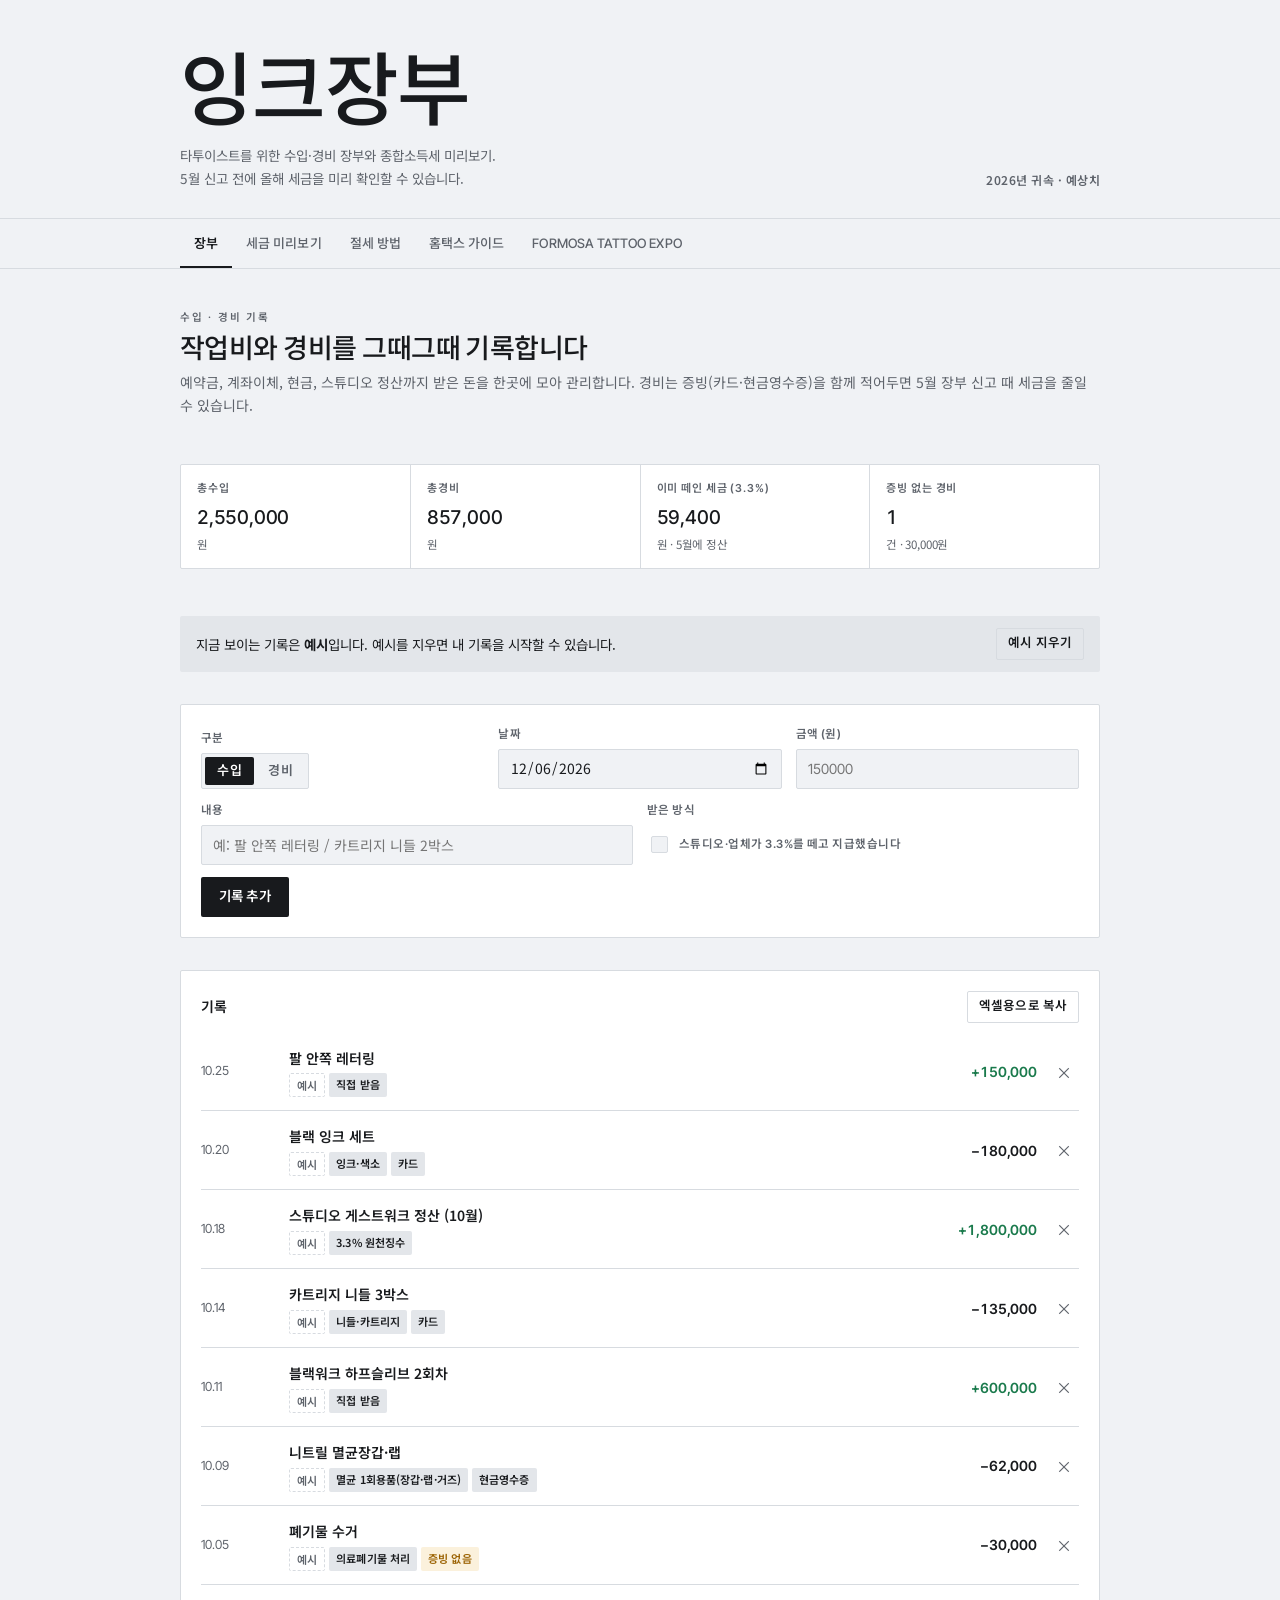
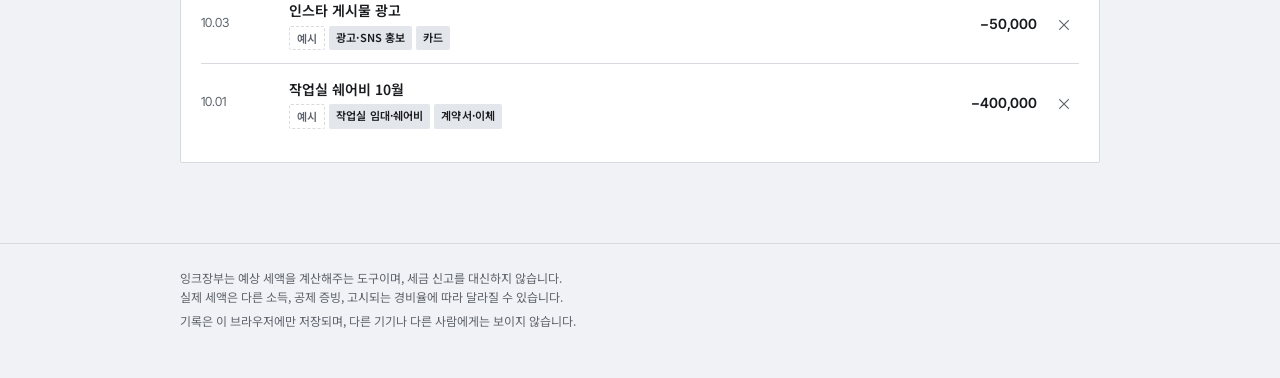
==== tattoo/index.html @ 439263d5 "Rename tatoo to tattoo and align 잉크장부 with the portfolio design system The misspelled folder was abo" ====
<!doctype html>
<html lang="ko">
<head>
<meta charset="utf-8">
<meta name="viewport" content="width=device-width, initial-scale=1, viewport-fit=cover">
<title>잉크장부</title>
<link rel="preconnect" href="https://fonts.googleapis.com">
<link rel="preconnect" href="https://fonts.gstatic.com" crossorigin>
<link rel="stylesheet" href="https://fonts.googleapis.com/css2?family=Inter+Tight:wght@400;500;600&family=Noto+Sans+KR:wght@400;500;600&display=swap">
<style>
/* 폰트: 제목·숫자 Inter Tight, 본문 Noto Sans KR */
:root{
  --paper:#F0F2F5; --surface:#FFFFFF; --surface2:#F7F8FA; --ink:#181A1D; --muted:#5E636B; --line:#D7DBE0;
  --stencil:#181A1D; --stencil-soft:#E3E6EA; --on-stencil:#FFFFFF;
  --pay:#C0321C; --pay-soft:#FBE9E6; --refund:#1A7A4C; --refund-soft:#E2F3EB; --warn:#9A6100; --warn-soft:#FBF1DC;
  --f-heading:"Inter Tight","Noto Sans KR",system-ui,sans-serif;
  --f-body:"Noto Sans KR","Apple SD Gothic Neo","Malgun Gothic",system-ui,sans-serif;
  --f-num:"Inter Tight",ui-monospace,"SF Mono","Cascadia Code","Consolas",monospace;
  --radius:2px; --r-sm:2px; --ctl:40px;
}
@media (prefers-color-scheme:dark){:root:not([data-theme="light"]){
  --paper:#121417; --surface:#1A1D21; --surface2:#222529; --ink:#E8EBEF; --muted:#969CA4; --line:#282C32;
  --stencil:#E8EBEF; --stencil-soft:#222529; --on-stencil:#121417;
  --pay:#FF6E5B; --pay-soft:#2D1915; --refund:#4ECFA0; --refund-soft:#0F2A1E; --warn:#F5C242; --warn-soft:#281F08;
  color-scheme:dark}}
:root[data-theme="dark"]{
  --paper:#121417; --surface:#1A1D21; --surface2:#222529; --ink:#E8EBEF; --muted:#969CA4; --line:#282C32;
  --stencil:#E8EBEF; --stencil-soft:#222529; --on-stencil:#121417;
  --pay:#FF6E5B; --pay-soft:#2D1915; --refund:#4ECFA0; --refund-soft:#0F2A1E; --warn:#F5C242; --warn-soft:#281F08;
  color-scheme:dark}

*{box-sizing:border-box}
html{color-scheme:light}
body{margin:0;background:var(--paper);color:var(--ink);font-family:var(--f-body);font-size:15px;line-height:1.65;word-break:keep-all;-webkit-font-smoothing:antialiased;-moz-osx-font-smoothing:grayscale}
body::before{content:"";position:fixed;inset:0 0 auto;height:env(safe-area-inset-top,0px);z-index:10;background:var(--paper)}
img{max-width:100%;display:block}
[hidden]{display:none!important}
.wrap{max-width:960px;margin:0 auto;padding-left:max(20px,env(safe-area-inset-left,0px));padding-right:max(20px,env(safe-area-inset-right,0px))}
h1,h2,h3,h4{margin:0;text-wrap:balance}
p{margin:0;text-wrap:pretty}
a{color:var(--stencil);text-decoration:none}
a:hover{text-decoration:underline}
button,input,select{font:inherit;color:inherit}
:focus-visible{outline:2px solid var(--stencil);outline-offset:3px}
.sr{position:absolute;width:1px;height:1px;overflow:hidden;clip:rect(0 0 0 0)}
.num{font-family:var(--f-num);font-variant-numeric:tabular-nums}

/* ── HEADER ─────────────────────────────── */
header{padding-block:52px 28px;border-bottom:1px solid var(--line)}
header .wrap{display:flex;flex-wrap:wrap;align-items:flex-end;justify-content:space-between;gap:16px}
.brand-name{font-family:var(--f-heading);font-weight:500;font-size:clamp(44px,9vw,80px);line-height:.95;letter-spacing:-.02em;margin-bottom:16px}
.brand-name span{color:var(--stencil)}
.brand-desc{font-size:13.5px;color:var(--muted);line-height:1.7;font-weight:400}
.stamp{color:var(--muted);font-size:12px;font-weight:600;letter-spacing:.04em;white-space:nowrap;flex-shrink:0}

/* ── NAV ─────────────────────────────────── */
nav{position:sticky;top:env(safe-area-inset-top,0px);z-index:5;background:var(--paper);border-bottom:1px solid var(--line)}
.tabs{display:flex;overflow-x:auto;scrollbar-width:none}
.tabs::-webkit-scrollbar{display:none}
.tabs a{flex:0 0 auto;text-decoration:none;color:var(--muted);padding:14px 14px 12px;font-family:var(--f-heading);font-size:13px;font-weight:500;letter-spacing:.005em;border-bottom:2px solid transparent;white-space:nowrap}
.tabs a[aria-current="page"]{color:var(--ink);font-weight:600;border-color:var(--stencil)}
.tabs a:hover{color:var(--ink)}

/* ── MAIN ────────────────────────────────── */
main{padding-block:40px 80px}
section.panel{display:grid;gap:32px}

.section-head{display:grid;gap:6px}
.section-head h2{font-family:var(--f-heading);font-size:clamp(21px,3.2vw,27px);font-weight:500;line-height:1.2;letter-spacing:-.02em}
.section-head p{color:var(--muted);max-width:none;font-size:14px}
.eyebrow{font-family:var(--f-heading);font-size:10.5px;font-weight:600;letter-spacing:.2em;color:var(--muted);text-transform:uppercase}

/* ── CARDS ───────────────────────────────── */
.card{background:var(--surface);border:1px solid var(--line);border-radius:var(--radius);padding:20px}
.card h3{font-family:var(--f-heading);font-size:14px;font-weight:600;letter-spacing:-.005em}

/* ── SUMMARY STRIP ───────────────────────── */
.sums{display:grid;grid-template-columns:repeat(4,minmax(0,1fr));gap:1px;background:var(--line);border-radius:var(--radius);overflow:hidden;border:1px solid var(--line)}
.sums div{background:var(--surface);padding:14px 16px;min-width:0}
.sums dt{font-family:var(--f-heading);font-size:11px;color:var(--muted);font-weight:600;letter-spacing:.08em;text-transform:uppercase}
.sums dd{margin:5px 0 0;font-family:var(--f-num);font-size:19px;font-weight:500;font-variant-numeric:tabular-nums;overflow-wrap:anywhere;letter-spacing:-.01em}
.sums small{display:block;font-size:11.5px;color:var(--muted);font-family:var(--f-body);font-weight:400;margin-top:1px}
@media (max-width:600px){.sums{grid-template-columns:repeat(2,minmax(0,1fr))}}

/* ── FORM ────────────────────────────────── */
.form{display:grid;grid-template-columns:repeat(6,minmax(0,1fr));gap:12px 14px;align-items:end}
.field{display:grid;gap:5px;min-width:0}
.field label,.field .lbl{font-family:var(--f-heading);font-size:11.5px;font-weight:600;color:var(--muted);letter-spacing:.04em}
.field input,.field select{width:100%;min-width:0;border:1px solid var(--line);background:var(--paper);border-radius:var(--r-sm);padding:9px 11px;height:var(--ctl);font-size:14px;-webkit-appearance:none;appearance:none;transition:border-color .15s,background .15s}
.field input:hover,.field select:hover{border-color:var(--muted)}
.field input:focus,.field select:focus{border-color:var(--stencil);outline:none;background:var(--surface2)}
.field input[type=checkbox]{width:17px;height:17px;padding:0;border-radius:2px}
.hint{font-size:11.5px;color:var(--muted)}
.c2{grid-column:span 2}.c3{grid-column:span 3}.c6{grid-column:span 6}
@media (max-width:640px){.form{grid-template-columns:repeat(2,minmax(0,1fr))}.c2,.c3,.c6{grid-column:span 2}}

.seg{display:inline-flex;justify-self:start;align-self:start;width:max-content;border:1px solid var(--line);border-radius:var(--r-sm);padding:3px;gap:2px;background:var(--paper);height:36px}
.seg label{display:flex;align-items:center;padding:0 12px;border-radius:2px;cursor:pointer;font-weight:600;font-size:13px;color:var(--muted);transition:background .15s,color .15s}
.seg input{position:absolute;opacity:0;pointer-events:none}
.seg label:hover{color:var(--ink)}
.seg label:has(input:checked){background:var(--stencil);color:var(--on-stencil)}
.seg label:has(input:focus-visible){outline:2px solid var(--stencil);outline-offset:1px}

.check{display:flex;gap:8px;align-items:center;min-height:var(--ctl);font-size:13.5px;cursor:pointer}
.btn{border:0;border-radius:var(--r-sm);height:var(--ctl);padding:0 18px;font-family:var(--f-heading);font-weight:600;cursor:pointer;background:var(--stencil);color:var(--on-stencil);font-size:13.5px;letter-spacing:.01em;transition:opacity .15s,background .15s,border-color .15s}
.btn.ghost{background:transparent;color:var(--ink);border:1px solid var(--line)}
.btn.ghost:hover{border-color:var(--ink);opacity:1}
.btn.small{height:32px;padding:0 11px;font-size:12.5px}
.btn:hover{opacity:.88}
.btn:active{opacity:.72}
.row-actions{display:flex;flex-wrap:wrap;gap:8px;align-items:center}

/* ── LEDGER LIST ─────────────────────────── */
.list{display:grid}
.item{display:grid;grid-template-columns:76px minmax(0,1fr) auto auto;gap:3px 12px;align-items:center;padding:13px 0;border-top:1px solid var(--line)}
.item:first-child{border-top:0}
.item .d{font-family:var(--f-num);font-size:12.5px;color:var(--muted)}
.item .m b{font-weight:600;font-size:14px}
.tags{display:flex;flex-wrap:wrap;gap:4px;margin-top:3px}
.tag{font-size:11px;padding:2px 7px;border-radius:2px;background:var(--stencil-soft);color:var(--stencil);font-weight:600;letter-spacing:.01em}
.tag.warn{background:var(--warn-soft);color:var(--warn)}
.tag.ex{background:transparent;border:1px dashed var(--line);color:var(--muted)}
.item .a{font-family:var(--f-num);font-weight:600;font-variant-numeric:tabular-nums;text-align:right;white-space:nowrap;font-size:14px;letter-spacing:-.01em}
.a.in{color:var(--refund)}
.del{display:grid;place-items:center;width:30px;height:30px;background:none;border:0;border-radius:2px;color:var(--muted);cursor:pointer;font-size:16px;padding:0;line-height:1;transition:background .15s,color .15s}
.del:hover{color:var(--pay);background:var(--pay-soft)}
@media (max-width:540px){.item{grid-template-columns:minmax(0,1fr) auto}.item .d{grid-column:1/-1}.del{grid-column:2}}
.empty{color:var(--muted);padding:24px 0;text-align:center;font-size:14px}
.banner{display:flex;flex-wrap:wrap;gap:10px;align-items:center;justify-content:space-between;padding:12px 16px;border-radius:var(--radius);background:var(--stencil-soft);font-size:13.5px}
textarea.copybox{width:100%;height:140px;font-family:var(--f-num);font-size:12px;border:1px solid var(--line);border-radius:var(--r-sm);background:var(--paper);padding:10px;resize:vertical}

/* ── TAX ─────────────────────────────────── */
.tax-grid{display:grid;grid-template-columns:minmax(0,5fr) minmax(0,7fr);gap:20px;align-items:start}
@media (max-width:820px){.tax-grid{grid-template-columns:1fr}}
.inputs{display:grid;gap:14px}
.inputs .pair{display:grid;grid-template-columns:repeat(2,minmax(0,1fr));gap:12px}
.money{font-family:var(--f-num)}
.verdict{border-radius:var(--radius);padding:20px 22px;display:grid;gap:4px}
.verdict.pay{background:var(--pay-soft)}
.verdict.refund{background:var(--refund-soft)}
.verdict .k{font-family:var(--f-heading);font-size:11px;font-weight:600;letter-spacing:.14em;text-transform:uppercase}
.verdict.pay .k,.verdict.pay .v{color:var(--pay)}
.verdict.refund .k,.verdict.refund .v{color:var(--refund)}
.verdict .v{font-family:var(--f-num);font-size:34px;font-weight:500;line-height:1.15;font-variant-numeric:tabular-nums;letter-spacing:-.02em}
.verdict p{font-size:13px;color:var(--ink);margin-top:4px}
.cmp-wrap{overflow-x:auto}
table.cmp{width:100%;border-collapse:collapse;font-size:13.5px;min-width:400px}
.cmp th,.cmp td{padding:10px;border-bottom:1px solid var(--line);text-align:right}
.cmp th:first-child,.cmp td:first-child{text-align:left;color:var(--muted);font-weight:500}
.cmp thead th{font-size:12.5px;color:var(--ink);font-weight:600;vertical-align:bottom}
.cmp td{font-family:var(--f-num);font-variant-numeric:tabular-nums;font-size:13px}
.cmp tr.strong td{font-weight:600}
.cmp tr.strong td:first-child{color:var(--ink)}
.cmp .best{background:var(--stencil-soft)}
.pill{display:inline-block;font-size:10.5px;padding:1px 6px;border-radius:2px;background:var(--stencil);color:var(--on-stencil);font-family:var(--f-body);margin-left:4px;vertical-align:1px}
.cmp td.na{color:var(--muted);font-family:var(--f-body);font-size:12px}
.scale{display:grid;gap:8px}
.scale-bar{display:flex;height:8px;border-radius:2px;overflow:hidden;border:1px solid var(--line)}
.scale-bar i{display:block;height:100%;border-right:1px solid var(--surface)}
.scale-legend{display:flex;justify-content:space-between;font-size:11px;color:var(--muted);font-family:var(--f-num)}
details{border-top:1px solid var(--line);padding-top:14px}
details summary{cursor:pointer;font-weight:600;font-size:13.5px;list-style:none;display:flex;align-items:center;gap:6px;user-select:none}
details summary::before{content:"›";display:inline-block;transition:transform .2s;font-size:16px;line-height:1}
details[open] summary::before{transform:rotate(90deg)}
details ul{margin:12px 0 0;padding-left:16px;color:var(--muted);font-size:13px;display:grid;gap:7px;line-height:1.6}

/* ── TIPS ────────────────────────────────── */
.tips{display:grid;grid-template-columns:repeat(2,minmax(0,1fr));gap:12px}
@media (max-width:720px){.tips{grid-template-columns:1fr}}
.tip{display:grid;gap:7px;align-content:start}
.tip .who{font-family:var(--f-heading);font-size:10.5px;font-weight:600;color:var(--muted);text-transform:uppercase;letter-spacing:.14em}
.tip h3{font-family:var(--f-heading);font-size:14.5px;font-weight:600;line-height:1.3;letter-spacing:-.01em}
.tip p{font-size:13.5px;color:var(--muted);line-height:1.65}
.tip .calc{border-top:1px solid var(--line);padding-top:9px;font-size:13px}
.tip .calc b{font-family:var(--f-num);color:var(--stencil)}
.cats{display:flex;flex-wrap:wrap;gap:5px;margin-top:4px}

/* ── HOMETAX ─────────────────────────────── */
.steps{list-style:none;margin:0;padding:0;display:grid;gap:0;counter-reset:s}
.steps li{counter-increment:s;display:grid;grid-template-columns:28px minmax(0,1fr);gap:12px;padding:17px 0;border-top:1px solid var(--line)}
.steps li:first-child{border-top:0}
.steps li::before{content:counter(s);font-family:var(--f-num);font-size:15px;font-weight:600;color:var(--muted);line-height:1.4;padding-top:1px;font-variant-numeric:tabular-nums}
.steps h4{margin:0 0 3px;font-family:var(--f-heading);font-size:14.5px;font-weight:600;letter-spacing:-.01em}
.steps p{font-size:13.5px;color:var(--muted);line-height:1.65}
.path{display:inline-block;font-size:12px;background:var(--surface);border:1px solid var(--line);border-radius:2px;padding:2px 7px;margin-top:5px;color:var(--muted);font-family:var(--f-num)}
.timeline{display:grid;gap:0}
.tl{display:grid;grid-template-columns:110px minmax(0,1fr);gap:12px;padding:14px 0;border-top:1px solid var(--line)}
.tl:first-child{border-top:0}
.tl .when{font-family:var(--f-heading);font-weight:600;font-size:12px;letter-spacing:.01em;padding-top:2px;color:var(--muted)}
.tl.now .when{color:var(--pay)}
.tl p{font-size:13.5px;line-height:1.65}
.tl p span{color:var(--muted)}
@media (max-width:500px){.tl{grid-template-columns:1fr;gap:3px}}

/* ── EXPO GALLERY ────────────────────────── */
.expo-intro{padding-bottom:4px}
.expo-intro p{font-size:14px;color:var(--muted);line-height:1.7}
.expo-grid{display:grid;grid-template-columns:repeat(3,1fr);gap:3px}
.expo-cell{display:block;aspect-ratio:1;overflow:hidden;border:none;padding:0;cursor:pointer;background:var(--stencil-soft);position:relative}
.expo-cell img{width:100%;height:100%;object-fit:cover;display:block;transition:transform .35s ease,opacity .2s ease}
.expo-cell:hover img{transform:scale(1.05);opacity:.85}
.expo-cell:focus-visible{outline:2px solid var(--stencil);outline-offset:-2px;z-index:1}

/* ── LIGHTBOX ────────────────────────────── */
.lb{position:fixed;inset:0;background:rgba(0,0,0,.97);z-index:200;display:flex;align-items:center;justify-content:center;padding:52px 60px}
@media (max-width:600px){.lb{padding:56px 44px}}
.lb-img{max-width:100%;max-height:100%;object-fit:contain;user-select:none}
.lb-close{position:absolute;top:12px;right:16px;color:#fff;font-size:32px;background:none;border:none;cursor:pointer;line-height:1;opacity:.55;padding:8px;font-family:var(--f-body)}
.lb-prev,.lb-next{position:absolute;top:50%;transform:translateY(-50%);color:#fff;font-size:44px;background:none;border:none;cursor:pointer;opacity:.35;padding:20px 12px;line-height:1}
.lb-prev{left:0}.lb-next{right:0}
.lb-close:hover,.lb-prev:hover,.lb-next:hover{opacity:1}

/* ── FOOTER ──────────────────────────────── */
footer{border-top:1px solid var(--line);padding-block:24px 48px;color:var(--muted);font-size:12px}
footer .wrap{display:grid;gap:5px;line-height:1.6}

@media (prefers-reduced-motion:reduce){*{transition:none!important;animation:none!important}}
</style>
</head>
<body>

<div class="lb" id="lb" hidden aria-modal="true" role="dialog" aria-label="사진 크게 보기">
  <button class="lb-close" id="lbClose" aria-label="닫기">×</button>
  <button class="lb-prev" id="lbPrev" aria-label="이전 사진">&#8249;</button>
  <img class="lb-img" id="lbImg" src="" alt="">
  <button class="lb-next" id="lbNext" aria-label="다음 사진">&#8250;</button>
</div>

<header>
  <div class="wrap">
    <div class="brand">
      <h1 class="brand-name">잉크<span>장부</span></h1>
      <p class="brand-desc">타투이스트를 위한 수입·경비 장부와 종합소득세 미리보기.<br>5월 신고 전에 올해 세금을 미리 확인할 수 있습니다.</p>
    </div>
    <div class="stamp">2026년 귀속 · 예상치</div>
  </div>
</header>

<nav aria-label="메뉴">
  <div class="wrap tabs" id="tabs">
    <a href="#ledger" data-tab="ledger">장부</a>
    <a href="#tax" data-tab="tax">세금 미리보기</a>
    <a href="#saving" data-tab="saving">절세 방법</a>
    <a href="#hometax" data-tab="hometax">홈택스 가이드</a>
    <a href="#expo" data-tab="expo">FORMOSA TATTOO EXPO</a>
  </div>
</nav>

<main class="wrap">

<!-- ===== 장부 ===== -->
<section class="panel" id="p-ledger">
  <div class="section-head">
    <span class="eyebrow">수입 · 경비 기록</span>
    <h2>작업비와 경비를 그때그때 기록합니다</h2>
    <p>예약금, 계좌이체, 현금, 스튜디오 정산까지 받은 돈을 한곳에 모아 관리합니다. 경비는 증빙(카드·현금영수증)을 함께 적어두면 5월 장부 신고 때 세금을 줄일 수 있습니다.</p>
  </div>

  <dl class="sums" id="sums"></dl>

  <div class="banner" id="sampleBanner" hidden>
    <span>지금 보이는 기록은 <b>예시</b>입니다. 예시를 지우면 내 기록을 시작할 수 있습니다.</span>
    <button class="btn small ghost" id="clearSample" type="button">예시 지우기</button>
  </div>

  <form class="card form" id="entryForm" autocomplete="off">
    <div class="field c2">
      <span class="lbl">구분</span>
      <div class="seg" role="radiogroup" aria-label="구분">
        <label><input type="radio" name="kind" id="k-in" value="in" checked><span>수입</span></label>
        <label><input type="radio" name="kind" id="k-out" value="out"><span>경비</span></label>
      </div>
    </div>
    <div class="field c2"><label for="f-date">날짜</label><input type="date" id="f-date" required></div>
    <div class="field c2"><label for="f-amount">금액 (원)</label><input type="number" id="f-amount" class="money" inputmode="numeric" min="0" step="1000" placeholder="150000" required></div>
    <div class="field c3"><label for="f-memo">내용</label><input type="text" id="f-memo" placeholder="예: 팔 안쪽 레터링 / 카트리지 니들 2박스" required></div>
    <div class="field c3" id="inOpts">
      <span class="lbl">받은 방식</span>
      <label class="check"><input type="checkbox" id="f-wh"> 스튜디오·업체가 3.3%를 떼고 지급했습니다</label>
    </div>
    <div class="field c2" id="catWrap" hidden><label for="f-cat">경비 항목</label><select id="f-cat"></select></div>
    <div class="field c2" id="proofWrap" hidden><label for="f-proof">증빙</label>
      <select id="f-proof">
        <option value="card">카드 결제</option>
        <option value="cashrcpt">현금영수증(지출증빙)</option>
        <option value="invoice">세금계산서·계산서</option>
        <option value="contract">계약서·이체내역</option>
        <option value="none">증빙 없음</option>
      </select>
    </div>
    <div class="field c6 row-actions">
      <button class="btn" type="submit">기록 추가</button>
      <span class="hint" id="formMsg" aria-live="polite"></span>
    </div>
  </form>

  <div class="card">
    <div class="row-actions" style="justify-content:space-between;margin-bottom:10px">
      <h3>기록</h3>
      <button class="btn small ghost" type="button" id="copyBtn">엑셀용으로 복사</button>
    </div>
    <div class="list" id="list"></div>
    <div id="copyFallback" hidden>
      <p class="hint" style="margin:8px 0">자동 복사가 되지 않습니다. 아래 내용을 전체 선택해서 복사해 주시기 바랍니다.</p>
      <textarea class="copybox" id="copyText" readonly></textarea>
    </div>
  </div>
</section>

<!-- ===== 세금 ===== -->
<section class="panel" id="p-tax" hidden>
  <div class="section-head">
    <span class="eyebrow">종합소득세 미리보기</span>
    <h2>단순경비율과 장부 신고, 어느 쪽이 유리할까</h2>
    <p>수입이 같아도 신고 방법에 따라 세금이 달라집니다. 두 방법을 비교해 드립니다.</p>
    <p>처음에는 예시 값이 들어 있습니다.</p>
  </div>

  <div class="tax-grid">
    <form class="card inputs" id="taxForm" autocomplete="off">
      <div class="row-actions" style="justify-content:space-between;margin-bottom:2px">
        <h3>올해 숫자</h3>
        <button class="btn small ghost" type="button" id="pullLedger">장부에서 불러오기</button>
      </div>
      <div class="field"><label for="t-rev">연간 총수입</label><input type="number" id="t-rev" class="money" inputmode="numeric" min="0" step="100000"><span class="hint" id="h-rev"></span></div>
      <div class="field"><label for="t-wh">그중 3.3%를 떼고 받은 수입</label><input type="number" id="t-wh" class="money" inputmode="numeric" min="0" step="100000"><span class="hint" id="h-wh"></span></div>
      <div class="field"><label for="t-exp">증빙 있는 실제 경비</label><input type="number" id="t-exp" class="money" inputmode="numeric" min="0" step="100000"><span class="hint" id="h-exp"></span></div>
      <div class="pair">
        <div class="field"><label for="t-ppl">기본공제 인원</label><input type="number" id="t-ppl" class="money" min="1" max="10" step="1"><span class="hint">본인 포함</span></div>
        <div class="field"><label for="t-nps">국민연금 납부액</label><input type="number" id="t-nps" class="money" min="0" step="10000"><span class="hint">지역가입 연간</span></div>
      </div>
      <div class="pair">
        <div class="field"><label for="t-yu">노란우산 납입액</label><input type="number" id="t-yu" class="money" min="0" step="100000"></div>
        <div class="field"><label for="t-pen">연금저축·IRP</label><input type="number" id="t-pen" class="money" min="0" step="100000"></div>
      </div>
      <label class="check" style="height:auto;align-items:flex-start;line-height:1.6">
        <input type="checkbox" id="t-simple" style="margin-top:3px">
        <span style="font-size:13.5px">작년 수입이 3,600만 원 미만이거나, 올해 처음 시작했습니다<br><span class="hint">단순경비율로 신고할 수 있는 조건입니다</span></span>
      </label>
    </form>

    <div class="card" style="display:grid;gap:16px">
      <div class="verdict" id="verdict"></div>
      <div class="cmp-wrap"><table class="cmp" id="cmp"></table></div>
      <div class="scale" id="scale"></div>
      <details>
        <summary>계산 기준</summary>
        <ul>
          <li>세율: 과세표준 1,400만 원 이하 6% ~ 10억 원 초과 45%, 누진공제 적용. 지방소득세는 소득세의 10%.</li>
          <li>단순경비율: 업종코드 940909(기타자영업) 일반율 64.1%, 수입 4,000만 원 초과분은 초과율 49.7%. 2026년 귀속 경비율은 내년 3월쯤 고시되므로 그때 다시 확인해야 합니다.</li>
          <li>단순경비율 대상: 작년 수입 3,600만 원 미만(인적용역 기준)이거나 올해 시작한 경우. 단, 올해 수입이 7,500만 원 이상이면 적용할 수 없습니다.</li>
          <li>3.3% 원천징수 = 소득세 3% + 지방소득세 0.3%. 이미 낸 세금으로 빼고 계산합니다.</li>
          <li>노란우산 소득공제 한도: 사업소득금액 4,000만 원 이하 600만, 1억 원 이하 400만, 초과 200만 원.</li>
          <li>연금저축·IRP: 합산 900만 원까지, 종합소득금액 4,500만 원 이하 15%, 초과 12% 세액공제.</li>
          <li>표준세액공제 7만 원 적용. 다른 소득(근로소득 등)이 있으면 결과가 달라집니다.</li>
          <li>이 계산은 예상치입니다. 실제 신고는 홈택스 안내나 세무사 확인을 거쳐야 합니다.</li>
        </ul>
      </details>
    </div>
  </div>
</section>

<!-- ===== 절세 ===== -->
<section class="panel" id="p-saving" hidden>
  <div class="section-head">
    <span class="eyebrow">절세 방법</span>
    <h2>프리랜서 타투이스트가 지금 쓸 수 있는 절세 방법</h2>
    <p>아래 금액은 <a href="#tax">세금 미리보기</a>에 입력한 숫자로 계산한 예상 절세액입니다. 숫자를 바꾸면 금액도 함께 바뀝니다.</p>
  </div>
  <div class="tips" id="tips"></div>
  <div class="card tip">
    <span class="who">경비로 인정받기 쉬운 타투 작업 비용</span>
    <p>작업에 직접 쓴 비용이고 증빙이 있으면 경비로 인정됩니다.<br>문신시술 표준지침이 멸균 1회용품 사용과 의료폐기물 분리 처리를 요구하고 있어서, 이 두 항목은 앞으로 더 늘어날 것으로 보입니다.</p>
    <div class="cats" id="catChips"></div>
  </div>
</section>

<!-- ===== 홈택스 ===== -->
<section class="panel" id="p-hometax" hidden>
  <div class="section-head">
    <span class="eyebrow">홈택스 가이드</span>
    <h2>1년 세금 일정과 5월 신고 순서</h2>
    <p>홈택스 메뉴 이름은 개편될 때마다 조금씩 바뀝니다. 메뉴를 찾기 어려우면 홈택스 검색창에 메뉴 이름을 그대로 입력하면 됩니다.</p>
  </div>

  <div class="card">
    <h3 style="margin-bottom:10px">세금 일정</h3>
    <div class="timeline">
      <div class="tl now"><span class="when">11월 30일까지</span><p>종합소득세 중간예납 <span>· 작년에 종합소득세를 냈다면 고지서가 발송됩니다.<br>작년 세금의 절반을 미리 내는 제도입니다. 중간예납세액이 50만 원 미만이면 고지되지 않습니다.</span></p></div>
      <div class="tl"><span class="when">3월 중</span><p>지급명세서 확인 <span>· 스튜디오·업체가 3.3%를 떼고 지급한 내역을 홈택스에서 확인할 수 있습니다.</span></p></div>
      <div class="tl"><span class="when">5월 1일~31일</span><p>종합소득세 확정신고·납부 <span>· 지난 1년의 소득을 한 번에 정산합니다.<br>미리 낸 세금이 확정된 세금보다 많으면 차액을 환급받고, 적으면 부족한 만큼 추가로 납부합니다.</span></p></div>
      <div class="tl"><span class="when">2027년 10월 29일</span><p>문신사법 시행 <span>· 면허를 취득하고 영업소를 등록하면 사업자 등록이 가능해집니다.<br>지금부터 증빙을 모아두면 전환이 수월해집니다.</span></p></div>
    </div>
  </div>

  <div class="card">
    <h3 style="margin-bottom:10px">5월 종합소득세 신고 순서</h3>
    <ol class="steps">
      <li><div><h4>홈택스(또는 손택스 앱) 로그인</h4><p>간편인증(카카오·네이버·통신사 등)이나 금융인증서로 로그인합니다.<br>처음 이용한다면 회원가입이 먼저 필요합니다.</p><span class="path">hometax.go.kr</span></div></li>
      <li><div><h4>내 소득 자료 확인</h4><p>3.3%를 떼고 받은 수입이 빠짐없이 반영되어 있는지 확인합니다.<br>장부에 기록한 3.3% 원천징수 수입과 금액이 맞는지 비교합니다.</p><span class="path">My홈택스 → 지급명세서 등 제출내역</span></div></li>
      <li><div><h4>신고 안내 유형 확인</h4><p>국세청 안내문에 적힌 유형(단순경비율·기준경비율·간편장부 등)을 보고, 어떤 방법으로 신고할 수 있는지 확인합니다.</p><span class="path">종합소득세 신고 도움 서비스</span></div></li>
      <li><div><h4>신고서 작성</h4><p>단순경비율 대상이고 '모두채움' 안내를 받았다면 내용을 확인한 뒤 제출하면 됩니다.<br>장부 신고가 유리하다면 '일반신고'에서 간편장부 소득금액을 입력합니다.<br>어느 쪽이 유리한지는 세금 미리보기의 비교표에서 확인할 수 있습니다.</p><span class="path">세금신고 → 종합소득세 → 정기신고</span></div></li>
      <li><div><h4>공제 입력</h4><p>국민연금, 노란우산공제, 연금저축·IRP 납입 내역을 확인해서 입력합니다.<br>대부분 자동으로 불러오지만, 빠진 항목이 없는지 반드시 확인해야 합니다.</p></div></li>
      <li><div><h4>환급 계좌 입력 또는 납부</h4><p>환급 대상이면 본인 명의 계좌를 입력하고, 납부 대상이면 5월 31일까지 납부합니다.<br>납부할 세금이 1,000만 원을 넘으면 일부를 2개월 안에 나눠 낼 수 있습니다.</p></div></li>
      <li><div><h4>지방소득세 신고</h4><p>종합소득세 신고를 마치면 위택스로 이어지는 버튼이 나타납니다.<br>지방소득세(소득세의 10%)까지 신고해야 모든 절차가 끝납니다.</p><span class="path">신고 완료 화면 → 지방소득세 신고</span></div></li>
    </ol>
  </div>

  <div class="card">
    <h3 style="margin-bottom:10px">문신사법 시행 후 준비할 것</h3>
    <ol class="steps">
      <li><div><h4>문신사 면허 취득과 영업소 등록</h4><p>국가시험에 합격해 면허를 받고, 위생 기준을 갖춘 영업소를 관할 시·군·구에 등록합니다.<br>기존 시술자에게는 유예기간을 두는 것으로 발표됐습니다.</p></div></li>
      <li><div><h4>사업자 등록</h4><p>홈택스에서 신청할 수 있습니다.<br>업종코드와 과세 방식은 하위법령이 정해져야 확정되므로 그때 다시 확인해야 합니다.</p><span class="path">신청/제출 → 사업자등록 신청(개인)</span></div></li>
      <li><div><h4>사업용 카드·계좌 등록</h4><p>사업자 등록 후 홈택스에 사업용 카드를 등록하면 경비 내역이 자동으로 모입니다.<br>개인 지출과 섞이지 않도록 작업용 카드를 따로 쓰는 것이 좋습니다.</p><span class="path">전자(세금)계산서·현금영수증·신용카드 → 사업용 신용카드</span></div></li>
      <li><div><h4>부가가치세 확인</h4><p>지금은 인적용역 프리랜서라 부가세가 면제되지만, 영업소를 내고 사업자가 되면 과세 대상이 될 수 있습니다.<br>연 매출 1억 400만 원 미만이면 간이과세자로 등록할 수 있고, 4,800만 원 미만이면 부가세 납부가 면제됩니다.<br>잉크·장비 매입세액을 온전히 공제받으려면 일반과세자가 유리할 수 있으므로 등록 전에 비교해 보는 것이 좋습니다.</p></div></li>
    </ol>
  </div>
</section>

<!-- ===== FORMOSA TATTOO EXPO ===== -->
<section class="panel" id="p-expo" hidden>
  <div class="section-head">
    <span class="eyebrow">현장 기록</span>
    <h2>FORMOSA TATTOO EXPO</h2>
    <p>2026년 11월, 대만에서 열린 FORMOSA TATTOO EXPO에 어시스턴트로 참여했습니다.</p>
    <p>부스에서 작업을 도우며 본 현장을 사진으로 기록했습니다.</p>
  </div>
  <div class="expo-grid" id="expoGrid"></div>
</section>

</main>

<footer>
  <div class="wrap">
    <p>잉크장부는 예상 세액을 계산해주는 도구이며, 세금 신고를 대신하지 않습니다.<br>실제 세액은 다른 소득, 공제 증빙, 고시되는 경비율에 따라 달라질 수 있습니다.</p>
    <p>기록은 이 브라우저에만 저장되며, 다른 기기나 다른 사람에게는 보이지 않습니다.</p>
  </div>
</footer>

<script>
(function(){
const won = n => Math.round(n||0).toLocaleString('ko-KR');
const man = n => { n=Math.round(n||0); if(Math.abs(n)<10000) return won(n)+'원'; const e=Math.floor(Math.abs(n)/1e8), m=Math.round((Math.abs(n)%1e8)/1e4); return (n<0?'-':'')+(e?e+'억 ':'')+(m?m.toLocaleString('ko-KR')+'만':'')+'원'; };
const $ = id => document.getElementById(id);
const KEY='inkjangbu.v1';
const store={get(){try{return JSON.parse(localStorage.getItem(KEY)||'null')}catch(e){return null}},set(v){try{localStorage.setItem(KEY,JSON.stringify(v))}catch(e){}}};

const CATS=[
 ['ink','잉크·색소'],['needle','니들·카트리지'],['sterile','멸균 1회용품(장갑·랩·거즈)'],['clean','소독·위생용품'],
 ['waste','의료폐기물 처리'],['rent','작업실 임대·쉐어비'],['machine','머신·파워·장비'],['design','디자인 도구(태블릿·앱 구독)'],
 ['ad','광고·SNS 홍보'],['edu','교육·세미나·시험'],['travel','교통·게스트워크 출장'],['phone','통신비(업무 비율)'],['etc','기타']
];
const catName=k=>(CATS.find(c=>c[0]===k)||[,'기타'])[1];
const PROOF={card:'카드',cashrcpt:'현금영수증',invoice:'계산서',contract:'계약서·이체',none:'증빙 없음'};

const SAMPLE=[
 {kind:'in',date:'2026-10-25',memo:'팔 안쪽 레터링',amount:150000,wh:false},
 {kind:'in',date:'2026-10-18',memo:'스튜디오 게스트워크 정산 (10월)',amount:1800000,wh:true},
 {kind:'in',date:'2026-10-11',memo:'블랙워크 하프슬리브 2회차',amount:600000,wh:false},
 {kind:'out',date:'2026-10-20',memo:'블랙 잉크 세트',amount:180000,cat:'ink',proof:'card'},
 {kind:'out',date:'2026-10-14',memo:'카트리지 니들 3박스',amount:135000,cat:'needle',proof:'card'},
 {kind:'out',date:'2026-10-09',memo:'니트릴 멸균장갑·랩',amount:62000,cat:'sterile',proof:'cashrcpt'},
 {kind:'out',date:'2026-10-01',memo:'작업실 쉐어비 10월',amount:400000,cat:'rent',proof:'contract'},
 {kind:'out',date:'2026-10-05',memo:'폐기물 수거',amount:30000,cat:'waste',proof:'none'},
 {kind:'out',date:'2026-10-03',memo:'인스타 게시물 광고',amount:50000,cat:'ad',proof:'card'}
].map((e,i)=>({...e,id:'s'+i,sample:true}));

let state = store.get();
if(!state || !Array.isArray(state.entries)) state={entries:SAMPLE.slice(),tax:null};
const save=()=>store.set(state);

/* ---------- expo 사진 ---------- */
const PHOTOS=[
  {src:'photos/expo-01.jpg', alt:'FORMOSA TATTOO EXPO 현장 1'},
  {src:'photos/expo-02.jpg', alt:'FORMOSA TATTOO EXPO 현장 2'},
  {src:'photos/expo-03.jpg', alt:'FORMOSA TATTOO EXPO 현장 3'},
  {src:'photos/expo-04.jpg', alt:'FORMOSA TATTOO EXPO 현장 4'},
  {src:'photos/expo-05.jpg', alt:'FORMOSA TATTOO EXPO 현장 5'},
  {src:'photos/expo-06.jpg', alt:'FORMOSA TATTOO EXPO 현장 6'},
  {src:'photos/expo-07.jpg', alt:'FORMOSA TATTOO EXPO 현장 7'},
  {src:'photos/expo-08.jpg', alt:'FORMOSA TATTOO EXPO 현장 8'},
  {src:'photos/expo-09.jpg', alt:'FORMOSA TATTOO EXPO 현장 9'},
];

/* ---------- lightbox ---------- */
let lbIndex=0;
function lbShow(){
  const p=PHOTOS[lbIndex];
  $('lbImg').src=p.src;
  $('lbImg').alt=p.alt;
  $('lbPrev').hidden=PHOTOS.length<=1;
  $('lbNext').hidden=PHOTOS.length<=1;
}
function lbOpen(i){lbIndex=i;lbShow();$('lb').hidden=false;document.body.style.overflow='hidden';$('lbClose').focus();}
function lbClose(){$('lb').hidden=true;document.body.style.overflow='';}
function lbNav(dir){lbIndex=(lbIndex+dir+PHOTOS.length)%PHOTOS.length;lbShow();}
$('lbClose').addEventListener('click',lbClose);
$('lbPrev').addEventListener('click',()=>lbNav(-1));
$('lbNext').addEventListener('click',()=>lbNav(1));
$('lb').addEventListener('click',ev=>{if(ev.target===$('lb'))lbClose();});
document.addEventListener('keydown',ev=>{
  if($('lb').hidden)return;
  if(ev.key==='Escape')lbClose();
  if(ev.key==='ArrowLeft')lbNav(-1);
  if(ev.key==='ArrowRight')lbNav(1);
});
let lbTouchX=0;
$('lb').addEventListener('touchstart',ev=>{lbTouchX=ev.touches[0].clientX;},{passive:true});
$('lb').addEventListener('touchend',ev=>{const dx=ev.changedTouches[0].clientX-lbTouchX;if(Math.abs(dx)>50)lbNav(dx<0?1:-1);});

function renderExpo(){
  $('expoGrid').innerHTML=PHOTOS.map((p,i)=>
    `<button class="expo-cell" type="button" aria-label="${esc(p.alt)}" data-idx="${i}"><img src="${esc(p.src)}" alt="${esc(p.alt)}" loading="lazy"></button>`
  ).join('');
}
$('expoGrid').addEventListener('click',ev=>{
  const btn=ev.target.closest('.expo-cell');
  if(!btn)return;
  lbOpen(Number(btn.dataset.idx));
});

/* ---------- tabs ---------- */
const TABS=['ledger','tax','saving','hometax','expo'];
function route(){
  const t=(location.hash||'').slice(1); const cur=TABS.includes(t)?t:'ledger';
  TABS.forEach(n=>{$('p-'+n).hidden=n!==cur});
  document.querySelectorAll('#tabs a').forEach(a=>{if(a.dataset.tab===cur)a.setAttribute('aria-current','page');else a.removeAttribute('aria-current');});
}
window.addEventListener('hashchange',()=>{route();window.scrollTo(0,0)});

/* ---------- ledger ---------- */
$('f-cat').innerHTML=CATS.map(c=>`<option value="${c[0]}">${c[1]}</option>`).join('');
$('f-date').value=new Date().toISOString().slice(0,10);
function syncKind(){
  const out=$('k-out').checked;
  $('inOpts').hidden=out; $('catWrap').hidden=!out; $('proofWrap').hidden=!out;
}
$('k-in').addEventListener('change',syncKind); $('k-out').addEventListener('change',syncKind);

function totals(){
  let rev=0,wh=0,exp=0,expProof=0,noProof=0,noProofAmt=0;
  for(const e of state.entries){
    if(e.kind==='in'){rev+=e.amount; if(e.wh) wh+=e.amount;}
    else{exp+=e.amount; if(e.proof==='none'){noProof++;noProofAmt+=e.amount}else expProof+=e.amount;}
  }
  return {rev,wh,exp,expProof,noProof,noProofAmt};
}
function esc(s){return String(s).replace(/[&<>"]/g,c=>({'&':'&amp;','<':'&lt;','>':'&gt;','"':'&quot;'}[c]))}
function renderLedger(){
  const t=totals();
  $('sums').innerHTML=
   `<div><dt>총수입</dt><dd>${won(t.rev)}<small>원</small></dd></div>`+
   `<div><dt>총경비</dt><dd>${won(t.exp)}<small>원</small></dd></div>`+
   `<div><dt>이미 떼인 세금 (3.3%)</dt><dd>${won(t.wh*0.033)}<small>원 · 5월에 정산</small></dd></div>`+
   `<div><dt>증빙 없는 경비</dt><dd>${t.noProof}<small>건 · ${won(t.noProofAmt)}원</small></dd></div>`;
  $('sampleBanner').hidden=!state.entries.some(e=>e.sample);
  const rows=state.entries.slice().sort((a,b)=>b.date.localeCompare(a.date));
  $('list').innerHTML=rows.length?rows.map(e=>{
    const tags=[];
    if(e.sample) tags.push('<span class="tag ex">예시</span>');
    if(e.kind==='in'){ tags.push(`<span class="tag">${e.wh?'3.3% 원천징수':'직접 받음'}</span>`); }
    else { tags.push(`<span class="tag">${esc(catName(e.cat))}</span>`); tags.push(`<span class="tag${e.proof==='none'?' warn':''}">${PROOF[e.proof]||''}</span>`); }
    return `<div class="item"><span class="d">${e.date.slice(5).replace('-','.')}</span><div class="m"><b>${esc(e.memo)}</b><div class="tags">${tags.join('')}</div></div><span class="a ${e.kind==='in'?'in':''}">${e.kind==='in'?'+':'−'}${won(e.amount)}</span><button class="del" type="button" data-id="${e.id}" aria-label="${esc(e.memo)} 삭제">×</button></div>`;
  }).join(''):'<p class="empty">아직 기록이 없습니다. 위 입력란에서 첫 수입이나 경비를 추가할 수 있습니다.</p>';
}
$('list').addEventListener('click',ev=>{
  const b=ev.target.closest('.del'); if(!b) return;
  state.entries=state.entries.filter(e=>e.id!==b.dataset.id); save(); renderLedger();
});
$('clearSample').addEventListener('click',()=>{state.entries=state.entries.filter(e=>!e.sample);save();renderLedger();});
$('entryForm').addEventListener('submit',ev=>{
  ev.preventDefault();
  const amount=Number($('f-amount').value), memo=$('f-memo').value.trim(), date=$('f-date').value;
  if(!amount||amount<=0){$('formMsg').textContent='금액은 0보다 크게 입력해야 합니다.';return}
  if(!memo){$('formMsg').textContent='내용을 입력해야 합니다.';return}
  const kind=$('k-out').checked?'out':'in';
  const e={id:'e'+Date.now().toString(36),kind,date,memo,amount};
  if(kind==='in') e.wh=$('f-wh').checked; else {e.cat=$('f-cat').value;e.proof=$('f-proof').value;}
  state.entries.push(e); save(); renderLedger();
  $('f-amount').value='';$('f-memo').value='';$('f-wh').checked=false;
  $('formMsg').textContent=(kind==='in'?'수입':'경비')+' '+won(amount)+'원을 기록했습니다.';
});
$('copyBtn').addEventListener('click',()=>{
  const rows=[['날짜','구분','내용','금액','원천징수','경비항목','증빙']].concat(
    state.entries.slice().sort((a,b)=>a.date.localeCompare(b.date)).map(e=>[e.date,e.kind==='in'?'수입':'경비',e.memo,e.amount,e.kind==='in'?(e.wh?'3.3%':''):'',e.kind==='out'?catName(e.cat):'',e.kind==='out'?PROOF[e.proof]:'']));
  const txt=rows.map(r=>r.join('\t')).join('\n');
  const fallback=()=>{$('copyFallback').hidden=false;$('copyText').value=txt;$('copyText').select();};
  try{ navigator.clipboard.writeText(txt).then(()=>{$('copyBtn').textContent='복사했습니다';setTimeout(()=>$('copyBtn').textContent='엑셀용으로 복사',1600)},fallback);}catch(e){fallback();}
});

/* ---------- tax ---------- */
const BR=[[14e6,.06,0],[50e6,.15,1.26e6],[88e6,.24,5.76e6],[150e6,.35,15.44e6],[300e6,.38,19.94e6],[500e6,.40,25.94e6],[1e9,.42,35.94e6],[Infinity,.45,65.94e6]];
const bracketOf=b=>BR.find(r=>b<=r[0]);
const incomeTax=b=>{if(b<=0)return 0;const r=bracketOf(b);return b*r[1]-r[2];};
const simpleExp=rev=>Math.min(rev,4e7)*0.641+Math.max(0,rev-4e7)*0.497;
const yuLimit=inc=>inc<=4e7?6e6:inc<=1e8?4e6:2e6;

function compute(I,expense){
  const income=Math.max(0,I.rev-expense);
  const basic=1.5e6*Math.max(1,I.ppl);
  const yu=Math.min(I.yu,yuLimit(income),income);
  const ded=Math.min(income,basic+I.nps+yu);
  const base=Math.max(0,income-ded);
  const calc=incomeTax(base);
  const penRate=income<=4.5e7?0.15:0.12;
  const pen=Math.min(I.pen,9e6)*penRate;
  const credit=Math.min(calc,70000+pen);
  const tax=Math.max(0,calc-credit);
  const local=tax*0.1;
  const prepaid=I.wh*0.03, prepaidLocal=I.wh*0.003;
  const due=(tax+local)-(prepaid+prepaidLocal);
  return {expense,income,ded,base,calc,credit,tax,local,prepaid:prepaid+prepaidLocal,due,rate:bracketOf(base)[1]};
}
function both(I){
  const s=I.simpleOK?compute(I,simpleExp(I.rev)):null;
  const b=compute(I,Math.min(I.exp,I.rev));
  let best='book'; if(s && s.due<b.due) best='simple';
  return {s,b,best,pick:best==='simple'?s:b};
}
const DEF={rev:30000000,wh:6000000,exp:9000000,ppl:1,nps:0,yu:0,pen:0,simpleOK:true};
const F={rev:'t-rev',wh:'t-wh',exp:'t-exp',ppl:'t-ppl',nps:'t-nps',yu:'t-yu',pen:'t-pen'};
function readTax(){const I={};for(const k in F) I[k]=Math.max(0,Number($(F[k]).value)||0); I.ppl=Math.max(1,I.ppl); I.wh=Math.min(I.wh,I.rev); I.simpleOK=$('t-simple').checked; return I;}
function writeTax(I){for(const k in F) $(F[k]).value=I[k]; $('t-simple').checked=!!I.simpleOK;}
writeTax(state.tax||DEF);

function renderTax(){
  const I=readTax(); state.tax=I; save();
  $('h-rev').textContent=man(I.rev); $('h-wh').textContent='이미 떼인 세금 '+man(I.wh*0.033); $('h-exp').textContent=man(I.exp);
  const R=both(I), p=R.pick;
  const v=$('verdict');
  const refund=p.due<0;
  v.className='verdict '+(refund?'refund':'pay');
  const label=R.best==='simple'?'단순경비율 신고':'장부(간편장부) 신고';
  let msg=`<b>${label}</b>가 더 유리합니다.`;
  if(R.s){const gap=Math.abs(R.s.due-R.b.due); if(gap>=1000) msg+=` 다른 방법보다 ${man(gap)} 적게 냅니다.`; else msg=`두 방법의 결과가 거의 같습니다.`;}
  else msg=`단순경비율 대상이 아니어서, 장부를 써야 실제 경비를 인정받을 수 있습니다.`;
  v.innerHTML=`<span class="k">5월에 ${refund?'돌려받을 예상 금액':'더 낼 예상 금액'}</span><span class="v">${won(Math.abs(p.due))}원</span><p>${msg}</p>`;

  const cols=[['simple','단순경비율',R.s],['book','장부 신고',R.b]];
  const head=`<thead><tr><th></th>${cols.map(c=>`<th class="${R.best===c[0]?'best':''}">${c[1]}${R.best===c[0]?'<span class="pill">유리</span>':''}</th>`).join('')}</tr></thead>`;
  const rows=[
    ['필요경비','expense'],['소득금액','income'],['소득공제','ded'],['과세표준','base'],['산출세액','calc'],['세액공제','credit'],['소득세','tax'],['지방소득세','local'],['이미 낸 세금','prepaid']
  ];
  const cell=(c,k)=>c[2]?`<td class="${R.best===c[0]?'best':''}">${won(c[2][k])}</td>`:`<td class="na">대상 아님</td>`;
  let body=rows.map(r=>`<tr${r[1]==='tax'?' class="strong"':''}><td>${r[0]}</td>${cols.map(c=>cell(c,r[1])).join('')}</tr>`).join('');
  body+=`<tr class="strong"><td>납부(+) / 환급(−)</td>${cols.map(c=>c[2]?`<td class="${R.best===c[0]?'best':''}" style="color:var(${c[2].due<0?'--refund':'--pay'})">${c[2].due<0?'−':'+'}${won(Math.abs(c[2].due))}</td>`:`<td class="na">대상 아님</td>`).join('')}</tr>`;
  $('cmp').innerHTML=head+'<tbody>'+body+'</tbody>';

  const segs=[[14e6,'6%'],[50e6,'15%'],[88e6,'24%']];
  const max=88e6; let prev=0;
  const shades=['var(--stencil-soft)','color-mix(in srgb,var(--stencil) 45%,var(--surface))','var(--stencil)'];
  const bar=segs.map((s,i)=>{const w=(s[0]-prev)/max*100;prev=s[0];return `<i style="width:${w}%;background:${shades[i]}" title="${s[1]}"></i>`}).join('');
  const pos=Math.min(100,p.base/max*100);
  $('scale').innerHTML=`<div class="row-actions" style="justify-content:space-between"><span class="hint">내 과세표준 위치 (${label})</span><span class="hint num">${man(p.base)} · 세율 ${Math.round(p.rate*100)}% 구간</span></div>
   <div style="position:relative"><div class="scale-bar">${bar}</div><span style="position:absolute;top:-4px;left:calc(${pos}% - 1px);width:3px;height:20px;background:var(--ink);border-radius:2px" aria-hidden="true"></span></div>
   <div class="scale-legend"><span>0</span><span>1,400만</span><span>5,000만</span><span>8,800만+</span></div>`;
  renderTips(I,R);
}
['input','change'].forEach(ev=>$('taxForm').addEventListener(ev,renderTax));
$('pullLedger').addEventListener('click',()=>{
  const t=totals(); const I=readTax();
  I.rev=t.rev; I.wh=t.wh; I.exp=t.expProof; writeTax(I); renderTax();
});

/* ---------- tips ---------- */
function saving(I,patch){const a=both(I).pick.due;const b=both({...I,...patch}).pick.due;return Math.max(0,a-b);}
function renderTips(I,R){
  const rate=R.pick.rate, eff=Math.round(rate*110);
  const yuAdd=3e6, penAdd=3e6;
  const tips=[
   {who:'수입이 있는 모든 프리랜서',t:'노란우산공제',p:'소상공인과 프리랜서를 위한 퇴직금 성격의 공제 상품입니다.<br>납입한 금액만큼 소득에서 빼주기 때문에 세율이 높을수록 효과가 큽니다.<br>사업소득금액이 4,000만 원 이하면 연 600만 원까지 공제됩니다.',c:`연 ${man(yuAdd)} 더 넣으면 약 <b>${won(saving(I,{yu:I.yu+yuAdd}))}원</b> 줄어듭니다`},
   {who:'노후 준비와 절세를 같이',t:'연금저축 · IRP',p:'연금저축과 IRP를 합쳐 연 900만 원까지, 납입액의 12~15%를 세금에서 바로 빼줍니다.<br>종합소득금액이 4,500만 원 이하면 15%가 적용됩니다.<br>중도에 해지하면 16.5%의 기타소득세를 내야 하므로 여유 자금으로만 납입하는 것이 좋습니다.',c:`연 ${man(penAdd)} 더 넣으면 약 <b>${won(saving(I,{pen:I.pen+penAdd}))}원</b> 줄어듭니다`},
   {who:'작업실·재료비가 큰 경우',t:'장부 써서 실제 경비 인정받기',p:'단순경비율은 수입의 64.1%를 경비로 인정해주지만, 실제 경비가 그보다 크면 장부 신고가 유리합니다.<br>작업실 쉐어비, 잉크, 니들, 멸균용품을 카드나 현금영수증으로 결제해두면 그대로 증빙이 됩니다.',c:R.s?`지금 숫자로는 <b>${R.best==='simple'?'단순경비율':'장부 신고'}</b>가 ${man(Math.abs(R.s.due-R.b.due))} 유리합니다`:`단순경비율 대상이 아니라 <b>장부 신고</b>가 기본입니다`},
   {who:'현금·계좌이체로 받는 작업비',t:'수입을 빠짐없이 기록하기',p:'손님에게 직접 받은 작업비도 5월에 신고해야 하는 수입입니다.<br>기록을 남겨두면 신고가 쉬워지고, 나중에 사업자로 전환할 때 매출 근거가 됩니다.',c:`한계세율 구간 <b>${Math.round(rate*100)}%</b> (지방세 포함 약 ${eff/10}%)`},
   {who:'스튜디오에서 3.3% 떼고 받는 경우',t:'떼인 세금 돌려받기',p:'3.3%는 미리 낸 세금입니다.<br>경비와 공제를 반영한 실제 세금이 더 적으면 5월에 차액을 돌려받습니다.<br>신고하지 않으면 환급도 받을 수 없습니다.',c:`올해 미리 낸 세금 <b>${won(I.wh*0.033)}원</b>`},
   {who:'국민연금 지역가입자',t:'국민연금 보험료 공제',p:'지역가입자로 낸 국민연금 보험료는 전액 소득공제됩니다.<br>홈택스가 자동으로 불러오지만, 납부확인서와 금액이 맞는지 확인해야 합니다.',c:I.nps?`입력한 납부액 <b>${won(I.nps)}원</b> 반영 중`:`납부액을 <a href="#tax">세금 미리보기</a>에 입력하면 반영됩니다`}
  ];
  $('tips').innerHTML=tips.map(x=>`<div class="card tip"><span class="who">${x.who}</span><h3>${x.t}</h3><p>${x.p}</p><div class="calc">${x.c}</div></div>`).join('');
}
$('catChips').innerHTML=CATS.filter(c=>c[0]!=='etc').map(c=>`<span class="tag">${c[1]}</span>`).join('');

syncKind(); renderExpo(); renderLedger(); renderTax(); route();
})();
</script>
</body>
</html>
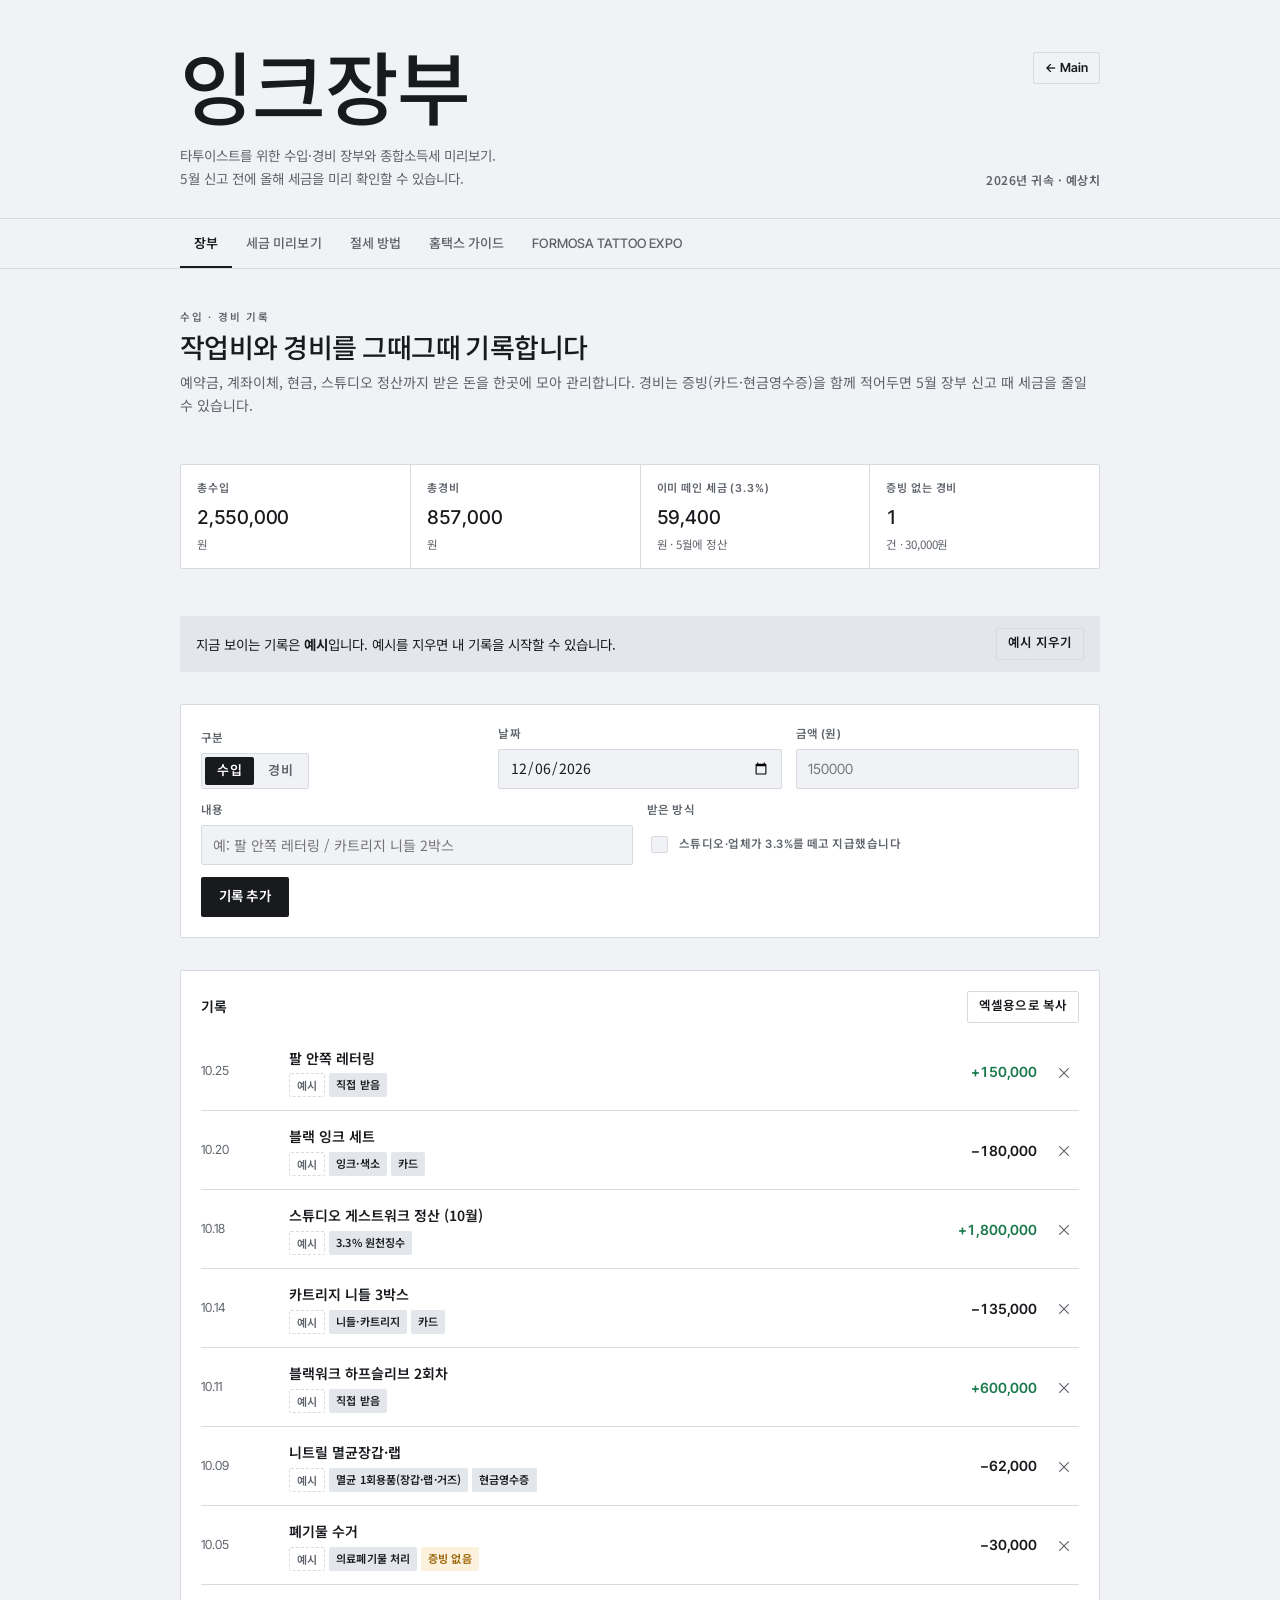
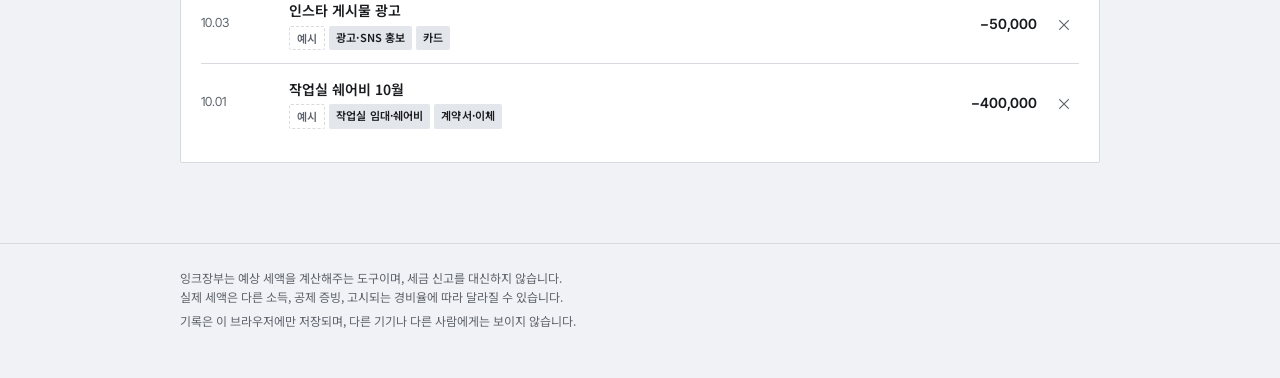
==== commit e3308267: "Add a Main button back to the hub on both sub-pages Each sub-page was a dead end: rpa.html only had " ====
--- a/tattoo/index.html
+++ b/tattoo/index.html
@@ -52,6 +52,7 @@
 .brand-name span{color:var(--stencil)}
 .brand-desc{font-size:13.5px;color:var(--muted);line-height:1.7;font-weight:400}
 .stamp{color:var(--muted);font-size:12px;font-weight:600;letter-spacing:.04em;white-space:nowrap;flex-shrink:0}
+.head-side{display:flex;flex-direction:column;align-items:flex-end;justify-content:space-between;align-self:stretch;gap:14px;flex-shrink:0}
 
 /* ── NAV ─────────────────────────────────── */
 nav{position:sticky;top:env(safe-area-inset-top,0px);z-index:5;background:var(--paper);border-bottom:1px solid var(--line)}
@@ -108,6 +109,7 @@
 .btn.small{height:32px;padding:0 11px;font-size:12.5px}
 .btn:hover{opacity:.88}
 .btn:active{opacity:.72}
+a.btn,a.btn:hover{display:inline-flex;align-items:center;justify-content:center;text-decoration:none}
 .row-actions{display:flex;flex-wrap:wrap;gap:8px;align-items:center}
 
 /* ── LEDGER LIST ─────────────────────────── */
@@ -232,7 +234,10 @@
       <h1 class="brand-name">잉크<span>장부</span></h1>
       <p class="brand-desc">타투이스트를 위한 수입·경비 장부와 종합소득세 미리보기.<br>5월 신고 전에 올해 세금을 미리 확인할 수 있습니다.</p>
     </div>
-    <div class="stamp">2026년 귀속 · 예상치</div>
+    <div class="head-side">
+      <a class="btn ghost small" href="../index.html">← Main</a>
+      <div class="stamp">2026년 귀속 · 예상치</div>
+    </div>
   </div>
 </header>
 
